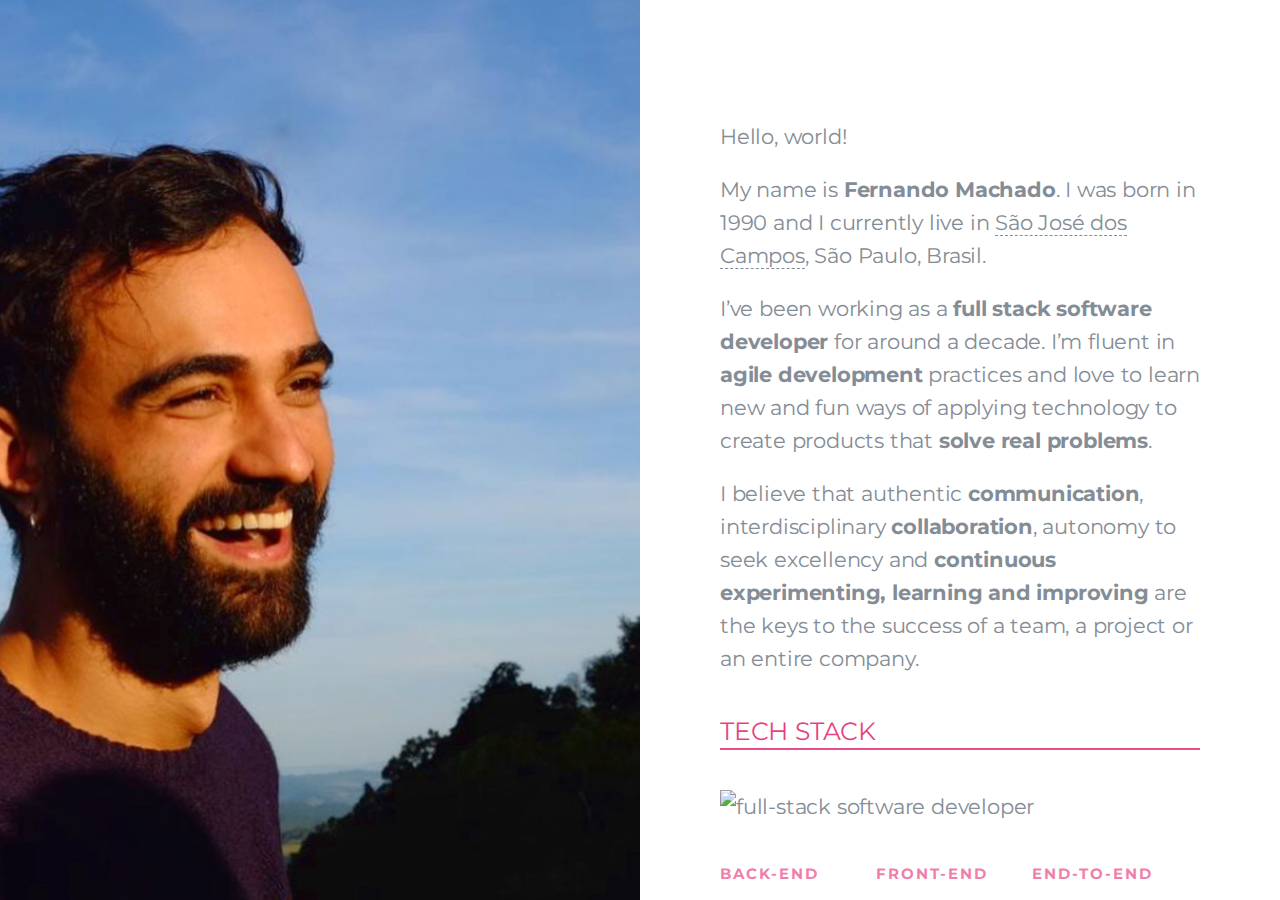
==== bio-articles/index.html @ 768d691c "Publishing github-page-maker changes." ====
<!DOCTYPE html>
<html lang="en-us">

<head>
  <meta charset="UTF-8" />
<meta http-equiv="X-UA-Compatible" content="IE=edge" />


<title> - Fernando Machado</title>
<meta name="author" content="Fernando Machado" />
<meta name="description" content="Agile Software Developer by training. Teacher by heart." />
<meta name="robots" content="index, follow" />
<meta name="referrer" content="always" />


<meta property="og:title" content=" - Fernando Machado" />
<meta property="og:description" content="Agile Software Developer by training. Teacher by heart." />
<meta property="og:url" content="https://fernandomachado90.github.io/" />

<meta property="og:image" content="https://fernandomachado90.github.io/images/social.jpg" />
<meta name="twitter:card" content="summary_large_image" />

<meta name="twitter:site" content="@fernandomach7do" />


<link rel="apple-touch-icon" sizes="180x180" href="https://fernandomachado90.github.io/apple-touch-icon.png">
<link rel="icon" type="image/png" sizes="32x32" href="https://fernandomachado90.github.io/favicon-32x32.png">
<link rel="icon" type="image/png" sizes="16x16" href="https://fernandomachado90.github.io/favicon-16x16.png">
<link rel="manifest" href="https://fernandomachado90.github.io/site.webmanifest">
<link rel="mask-icon" href="https://fernandomachado90.github.io/safari-pinned-tab.svg" color="#5bbad5">
<meta name="msapplication-TileColor" content="#da532c">
<meta name="theme-color" content="#ffffff">


<link rel="stylesheet" href="https://fernandomachado90.github.io/assets/css/split.css" type="text/css" media="screen" />
<meta name="viewport" content="width=device-width,initial-scale=1" />

<link rel="stylesheet" href="https://fernandomachado90.github.io/css/style.css" type="text/css" media="screen" />




  <style>
  
    .fs-split .split-image { background-image: url("https://fernandomachado90.github.io/images/background.jpg"); background-position: center center; }
  
  </style>




  
<script type="application/javascript">
var doNotTrack = false;
if (!doNotTrack) {
	(function(i,s,o,g,r,a,m){i['GoogleAnalyticsObject']=r;i[r]=i[r]||function(){
	(i[r].q=i[r].q||[]).push(arguments)},i[r].l=1*new Date();a=s.createElement(o),
	m=s.getElementsByTagName(o)[0];a.async=1;a.src=g;m.parentNode.insertBefore(a,m)
	})(window,document,'script','https://www.google-analytics.com/analytics.js','ga');
	ga('create', 'UA-171045664-1', 'auto');
	
	ga('send', 'pageview');
}
</script>



</head>

<body id="fullsingle" class="page-template-page-fullsingle-split">

  <div class="fs-split">

    
    

      <div class="split-image">

      </div>

    
    

    
    <div class="split-content">
      <div class="split-content-vertically-center">
        
        <div class="split-intro">
  
  
</div>


        
        
          
          <div class="split-bio">
   <p>Hello, world!</p>
<p>My name is <strong>Fernando Machado</strong>. I was born in 1990 and
I currently live in <a href="https://goo.gl/maps/CqN2bSJMgxhejLE58">São José dos Campos</a>, São Paulo, Brasil.</p>
<p>I&rsquo;ve been working as a <strong>full stack software developer</strong> for around a decade.
I&rsquo;m fluent in <strong>agile development</strong> practices
and love to learn new and fun ways of applying technology
to create products that <strong>solve real problems</strong>.</p>
<p>I believe that authentic <strong>communication</strong>,
interdisciplinary <strong>collaboration</strong>, autonomy to seek excellency
and <strong>continuous experimenting, learning and improving</strong> are the keys
to the success of a team, a project or an entire company.</p>
 
</div>


<h2 class="sub-title">Tech Stack</h2>
<img class="center" src="images/fullstack.png" alt="full-stack software developer" />
<div class="split-lists tech-stack">
  
    
      
        <div class="split-list">
          <h3>back-end</h3>
          <ul>
            
              <li><code>GoLang</code></li>
            
              <li><code>Java</code></li>
            
              <li><code>Node.js</code></li>
            
              <li><code>microservices</code></li>
            
              <li><code>database design</code></li>
            
              <li><code>hexagonal architecture</code></li>
            
          </ul>
        </div>
      
    
  
    
      
        <div class="split-list">
          <h3>front-end</h3>
          <ul>
            
              <li><code>React</code></li>
            
              <li><code>Angular</code></li>
            
              <li><code>HTML &#43; CSS</code></li>
            
              <li><code>accessibility</code></li>
            
              <li><code>UI design</code></li>
            
              <li><code>atomic design</code></li>
            
          </ul>
        </div>
      
    
  
    
      
        <div class="split-list">
          <h3>end-to-end</h3>
          <ul>
            
              <li><code>TDD</code></li>
            
              <li><code>clean code</code></li>
            
              <li><code>developer experience</code></li>
            
              <li><code>continuous integration</code></li>
            
              <li><code>continuous delivery</code></li>
            
              <li><code>observability</code></li>
            
          </ul>
        </div>
      
    
  
</div>
<div class="split-bio">
   <p>Over the last few years, I&rsquo;ve been deeply involved in educational projects
that shared a goal of making the IT industry more <strong>diverse and inclusive</strong>.
From <strong>teaching</strong> the basics of programming logic to <strong>mentoring</strong>
junior development teams on agile practices,
the social projects I helped build and run at
<a href="https://www.thoughtworks.com/aceleradora">ThoughtWorks</a> have touched
dozens of students, paved the way for the first steps of some of them
into the industry and made me discover a new <strong>vocation</strong>.</p>
 
</div>


<h2 class="sub-title">Projects</h2>
<div class="split-bio">
   <p>Here you&rsquo;ll find a selection of <strong>open-source</strong> projects available at my
<a href="https://github.com/fernandomachado90/">GitHub</a> profile.</p>
 
</div>
<div class="split-lists projects">
  
      
        <div class="project">
          <a href=http://aceleradora-inclusiva.herokuapp.com/>
            <img src=images/aceleradora-inclusiva.png />
            <h3>Aceleradora Inclusiva</h3>
          </a>
          <div>Hub featuring two years of projects from the students of Aceleradora Inclusiva, created during our HTML, CSS and Javascript classes.</div>
        </div>
      
        <div class="project">
          <a href=https://fernandomachado90.github.io/aura-social/>
            <img src=images/aura-social.png />
            <h3>Aura Social</h3>
          </a>
          <div>Find out the colors that emanate from your Instagram profile on this little web app. If you want to try it out, message me so I can grant you &#39;beta tester&#39; access.</div>
        </div>
      
        <div class="project">
          <a href=https://github.com/fernandomachado90/coin-identifier>
            <img src=images/coin-identifier.png />
            <h3>Coin Identifier</h3>
          </a>
          <div>An OpenCV script that identifies Brazilian Real coins on digital images using Circle Hough Transform and SIFT for feature-extraction and SVM for matching. This was the final paper for my graduation in Computer Science in 2015.</div>
        </div>
      
        <div class="project">
          <a href=https://github.com/fernandomachado90/DK3D/>
            <img src=images/DK3D.png />
            <h3>Donkey Kong 3D</h3>
          </a>
          <div>An OpenGL 3D remake, written in pure C, of the original Donkey Kong arcade game released 1981.</div>
        </div>
      
        <div class="project">
          <a href=https://github.com/fernandomachado90/github-page-maker>
            <img src=images/github-page-maker.png />
            <h3>GitHub Page Maker</h3>
          </a>
          <div>Template repository to quickstart the creation and publishing of GitHub Pages with Hugo. Select a custom theme and publish a page like this one in minutes.</div>
        </div>
      
        <div class="project">
          <a href=https://github.com/fernandomachado90/wii-street-view/>
            <img src=images/wii-street-view.jpg />
            <h3>Wii Street View</h3>
          </a>
          <div>Virtual Reality experiment that uses the Wii Balance Board to simulate jogging through Google Street View running on a web browser.</div>
        </div>
      
  
</div>


<h2 class="sub-title">Articles</h2>
<div class="split-bio">
   <p>My most recent articles about <strong>software development</strong>
published on <a href="https://medium.com/@fernandomachado90">Medium</a>
(in Brazilian Portuguese 🇧🇷).</p>
 
</div>
<div id="medium-widget"></div>
<script src="https://fernandomachado90.github.io/js/medium-widget-pixelpoint.js"></script>
<script>MediumWidget.Init({
  renderTo: '#medium-widget',
  params: {"resource":"https://medium.com/@fernandomachado90",
          "postsPerLine":2,
          "limit":4,
          "picture":"big",
          "fields":["description"],
          "ratio":"landscape"}
})
</script>


<h2 class="sub-title">Connect</h2>
<div class="split-bio">
   <p>On my free time, I enjoy being in the nature, riding a bike,
swimming, watching docs, listening to a <a href="https://open.spotify.com/user/fernandomachado90">wild variety of music</a>
and playing videogames. <code>🍄 Friend Code: 4419-5091-4908</code></p>
<p>Feel free to get in touch, anywhere!</p>
 
</div>

        

        
        <div class="split-credit">
  <p>&copy; 2020 Fernando Machado - Photography by <a href='http://instagram.com/apdaros'>Ana Paula Daros</a> - Icons by <a href='https://www.flaticon.com/authors/eucalyp'>Eucalyp</a> - Medium widget by <a href='https://medium-widget.pixelpoint.io/'>Pixel Point</a> - Built with <a href='https://gohugo.io/'>Hugo</a> - Published by <a href='https://github.com/fernandomachado90/github-page-maker'>GitHub Page Maker</a> - <a href="https://onepagelove.com/split">Split Template</a> by <a href="https://onepagelove.com">One Page Love</a></p>

  <!--
  To edit this credit you can remove the CC3.0 license for only $5 here: https://onepagelove.com/split
  this really helps contribute towards us developing more templates and means the world to me!
  Cheers, Rob (@robhope)
  -->
</div>

      </div>
    </div>

  </div>

</body>
</html>
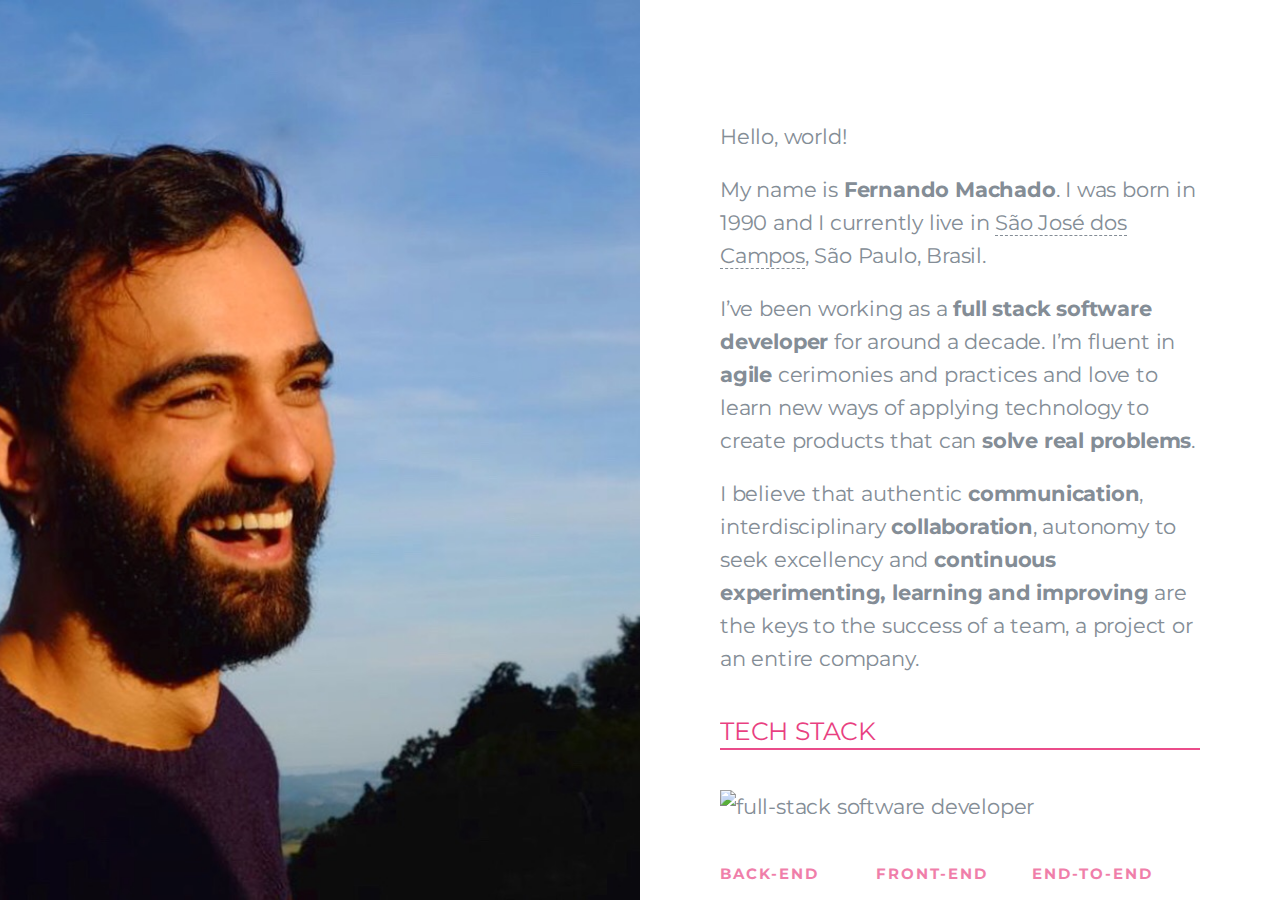
==== commit 71ce974d: "Publishing github-page-maker changes." ====
--- a/bio-articles/index.html
+++ b/bio-articles/index.html
@@ -6,14 +6,14 @@
 <meta http-equiv="X-UA-Compatible" content="IE=edge" />
 
 
-<title> - Fernando Machado</title>
+<title> - Fernando Machado: Software Developer | Teacher</title>
 <meta name="author" content="Fernando Machado" />
 <meta name="description" content="Agile Software Developer by training. Teacher by heart." />
 <meta name="robots" content="index, follow" />
 <meta name="referrer" content="always" />
 
 
-<meta property="og:title" content=" - Fernando Machado" />
+<meta property="og:title" content=" - Fernando Machado: Software Developer | Teacher" />
 <meta property="og:description" content="Agile Software Developer by training. Teacher by heart." />
 <meta property="og:url" content="https://fernandomachado90.github.io/" />
 
@@ -99,9 +99,9 @@
 <p>My name is <strong>Fernando Machado</strong>. I was born in 1990 and
 I currently live in <a href="https://goo.gl/maps/CqN2bSJMgxhejLE58">São José dos Campos</a>, São Paulo, Brasil.</p>
 <p>I&rsquo;ve been working as a <strong>full stack software developer</strong> for around a decade.
-I&rsquo;m fluent in <strong>agile development</strong> practices
-and love to learn new and fun ways of applying technology
-to create products that <strong>solve real problems</strong>.</p>
+I&rsquo;m fluent in <strong>agile</strong> cerimonies and practices
+and love to learn new ways of applying technology
+to create products that can <strong>solve real problems</strong>.</p>
 <p>I believe that authentic <strong>communication</strong>,
 interdisciplinary <strong>collaboration</strong>, autonomy to seek excellency
 and <strong>continuous experimenting, learning and improving</strong> are the keys
@@ -199,8 +199,8 @@
 
 <h2 class="sub-title">Projects</h2>
 <div class="split-bio">
-   <p>Here you&rsquo;ll find a selection of <strong>open-source</strong> projects available at my
-<a href="https://github.com/fernandomachado90/">GitHub</a> profile.</p>
+   <p>A selection of <strong>open-source</strong> projects available at my
+<a href="https://github.com/fernandomachado90/">GitHub</a>.</p>
  
 </div>
 <div class="split-lists projects">
@@ -251,7 +251,7 @@
             <img src=images/wii-street-view.jpg />
             <h3>Wii Street View</h3>
           </a>
-          <div>Virtual Reality experiment that uses the Wii Balance Board to simulate jogging through Google Street View running on a web browser.</div>
+          <div>Virtual Reality experiment that uses the Wii Balance Board to simulate jogging through the streets of Google Street View running on a web browser.</div>
         </div>
       
   
@@ -260,8 +260,8 @@
 
 <h2 class="sub-title">Articles</h2>
 <div class="split-bio">
-   <p>My most recent articles about <strong>software development</strong>
-published on <a href="https://medium.com/@fernandomachado90">Medium</a>
+   <p>The most recent articles about <strong>software development</strong>
+I wrote on <a href="https://medium.com/@fernandomachado90">Medium</a>
 (in Brazilian Portuguese 🇧🇷).</p>
  
 </div>
